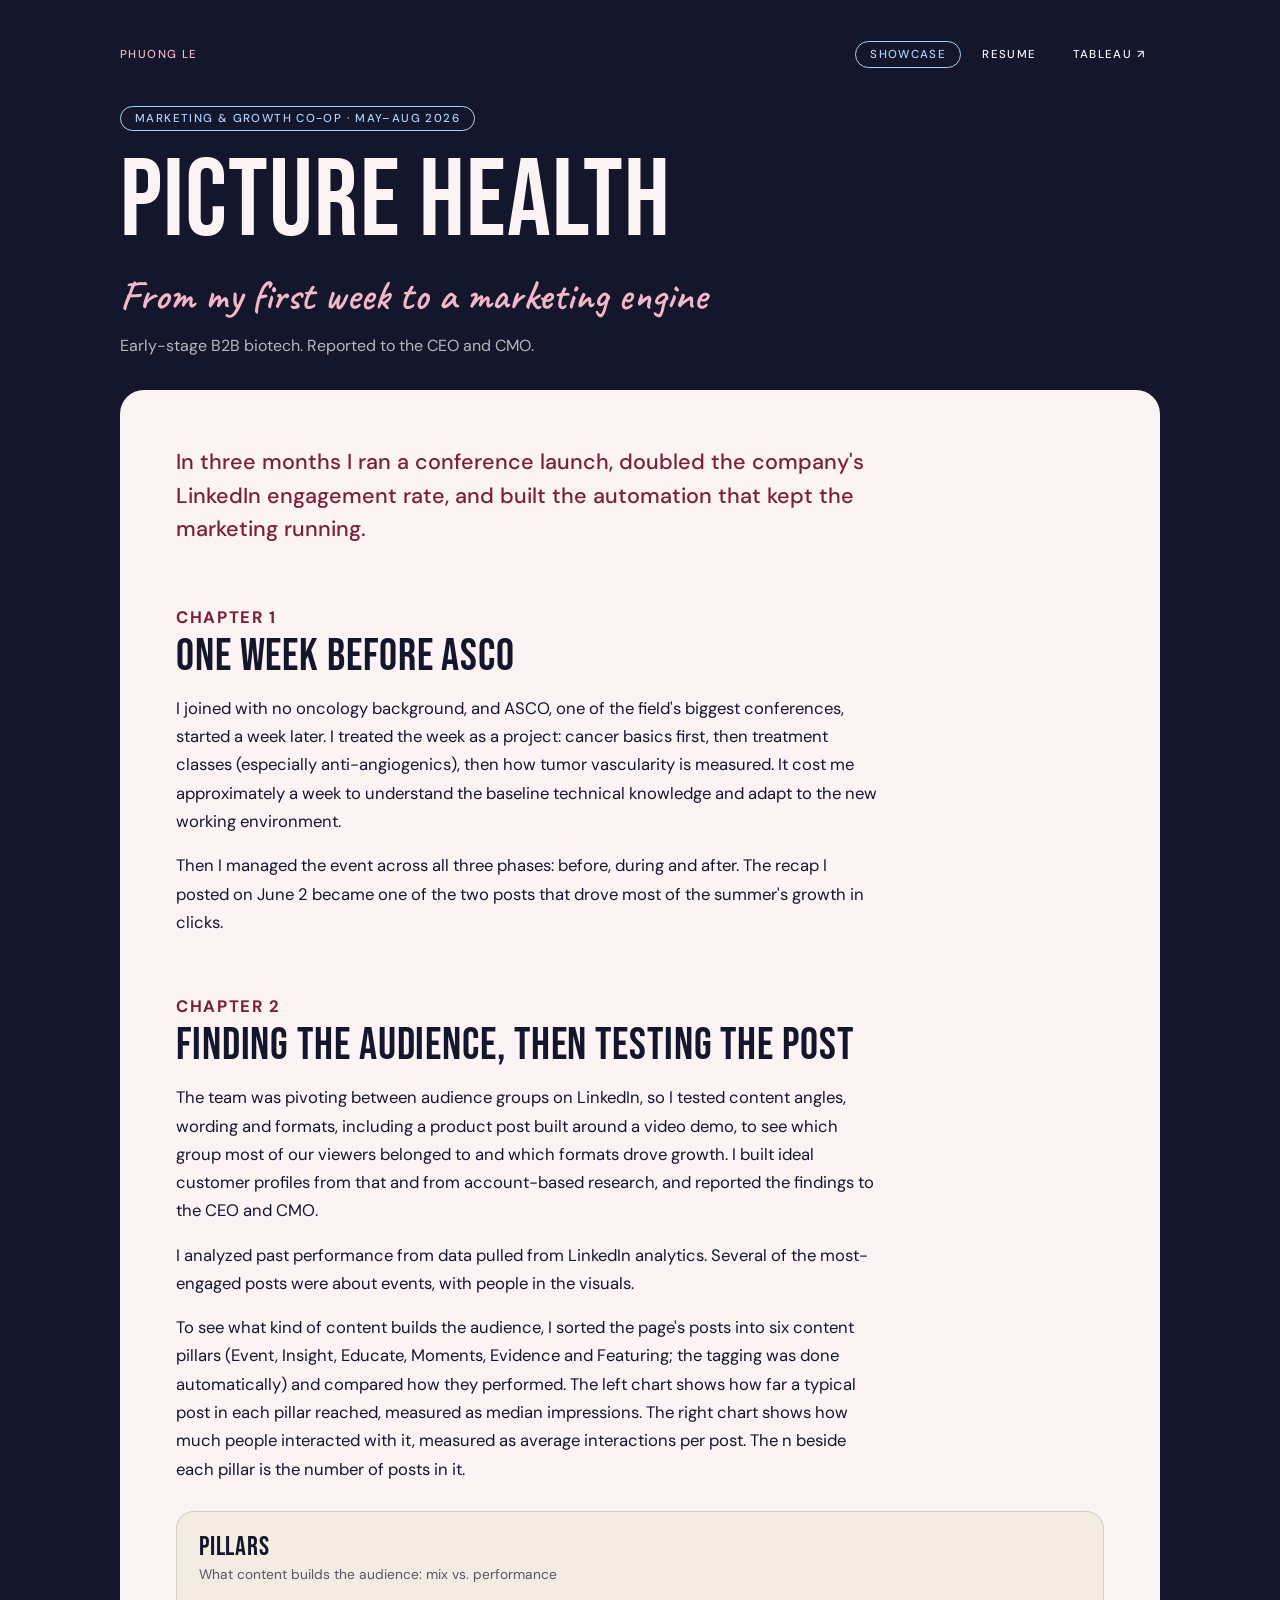
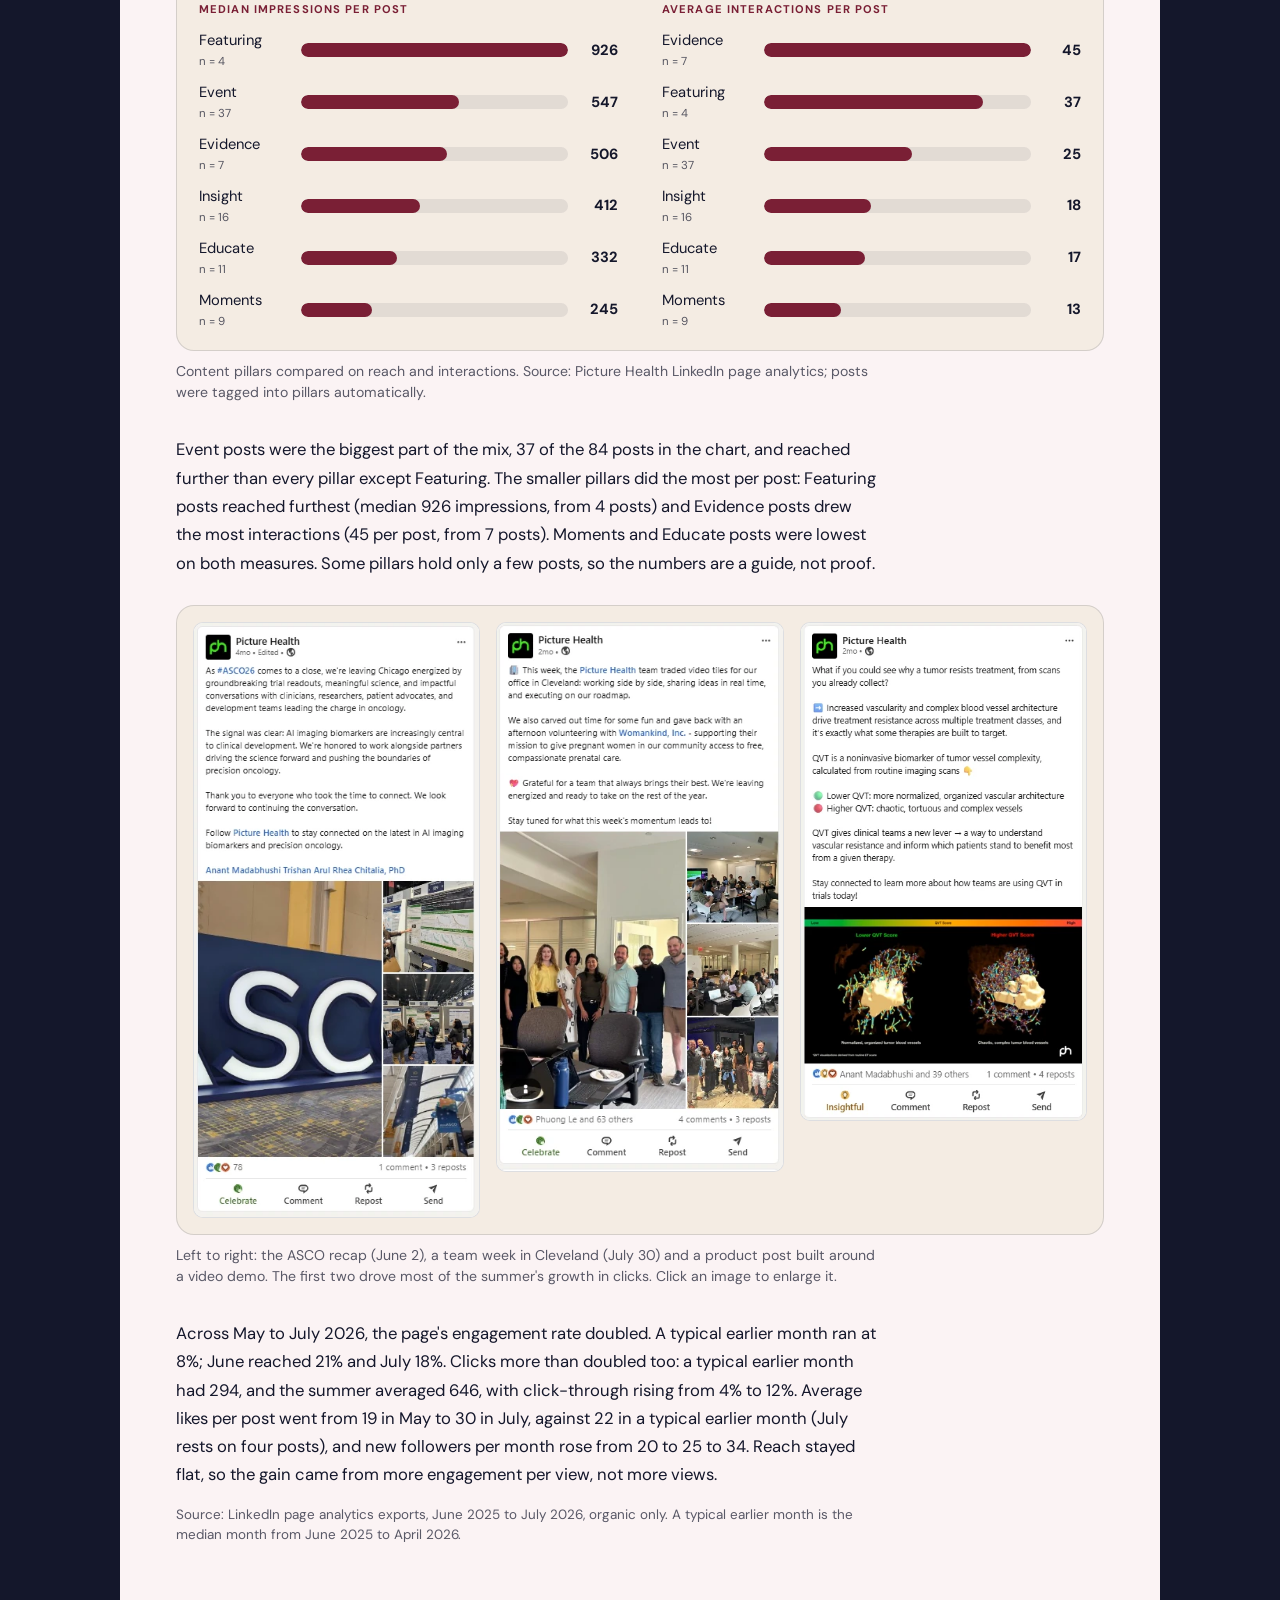
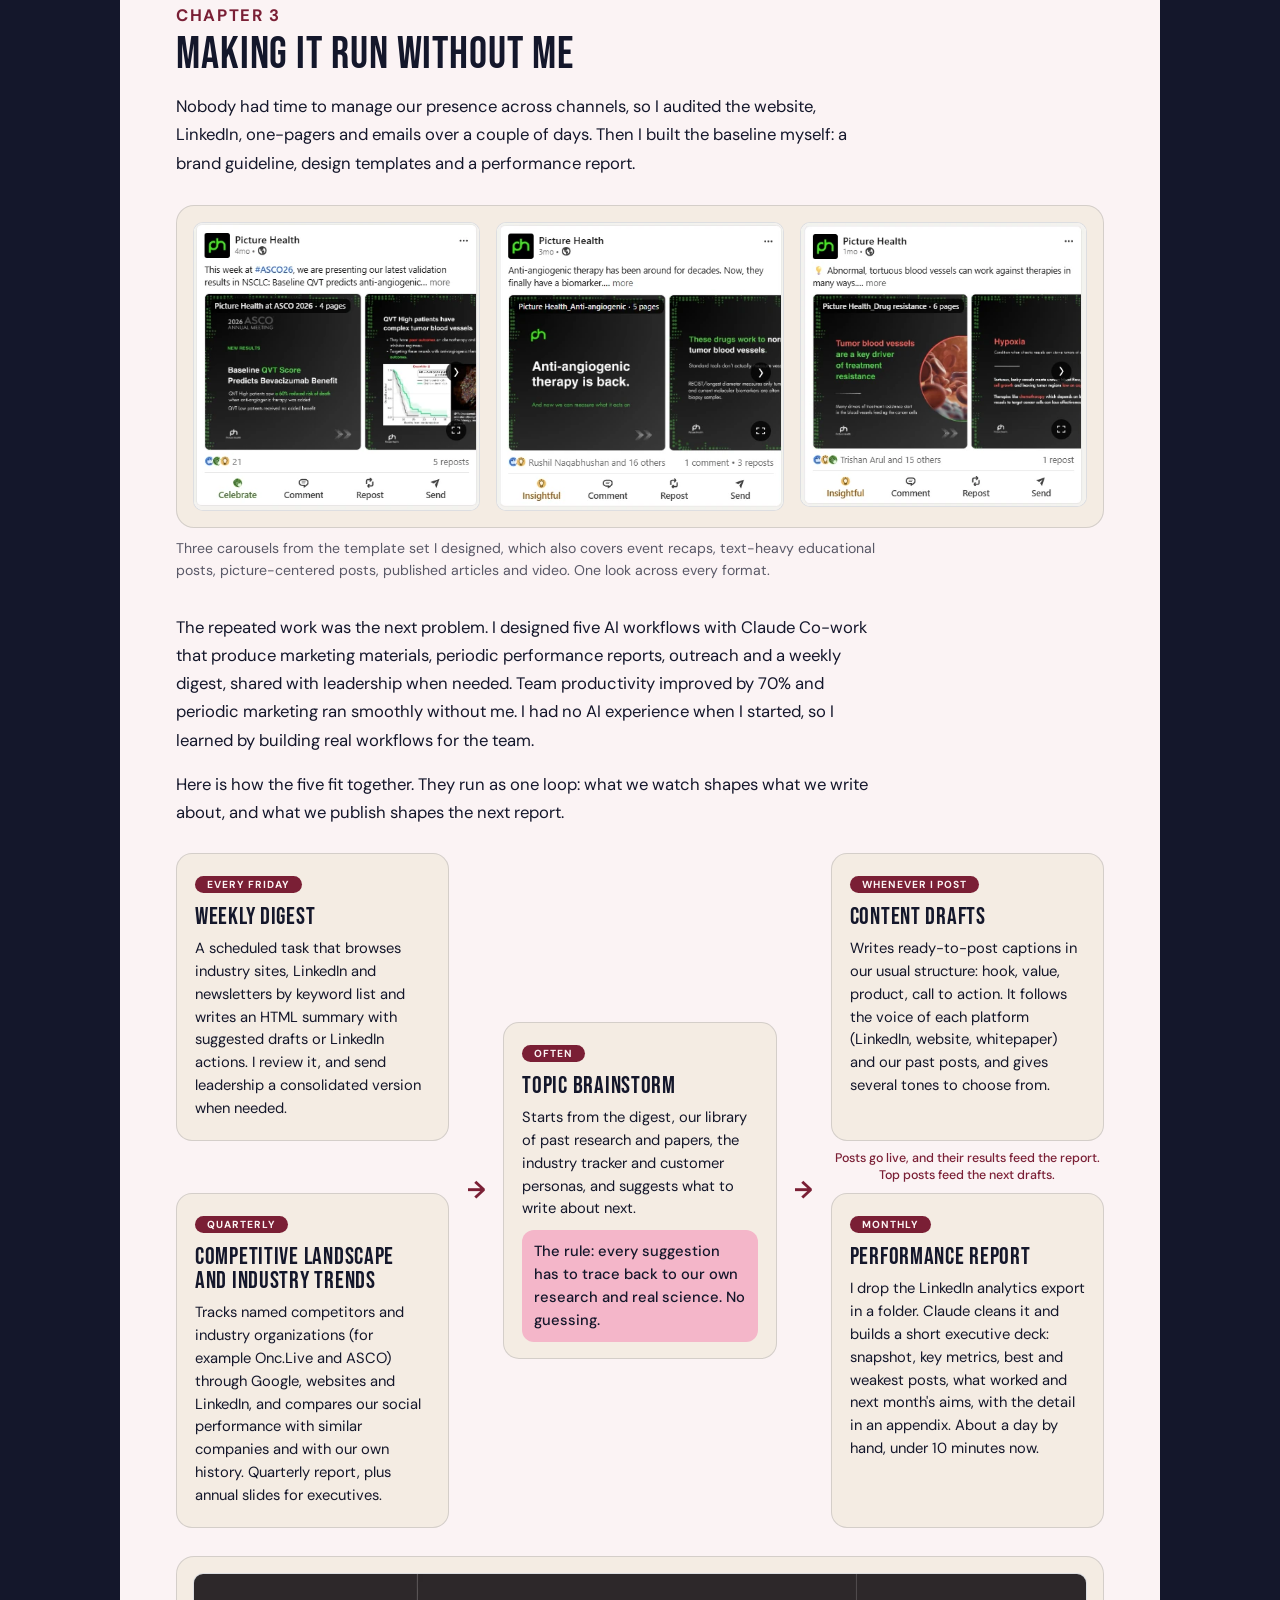
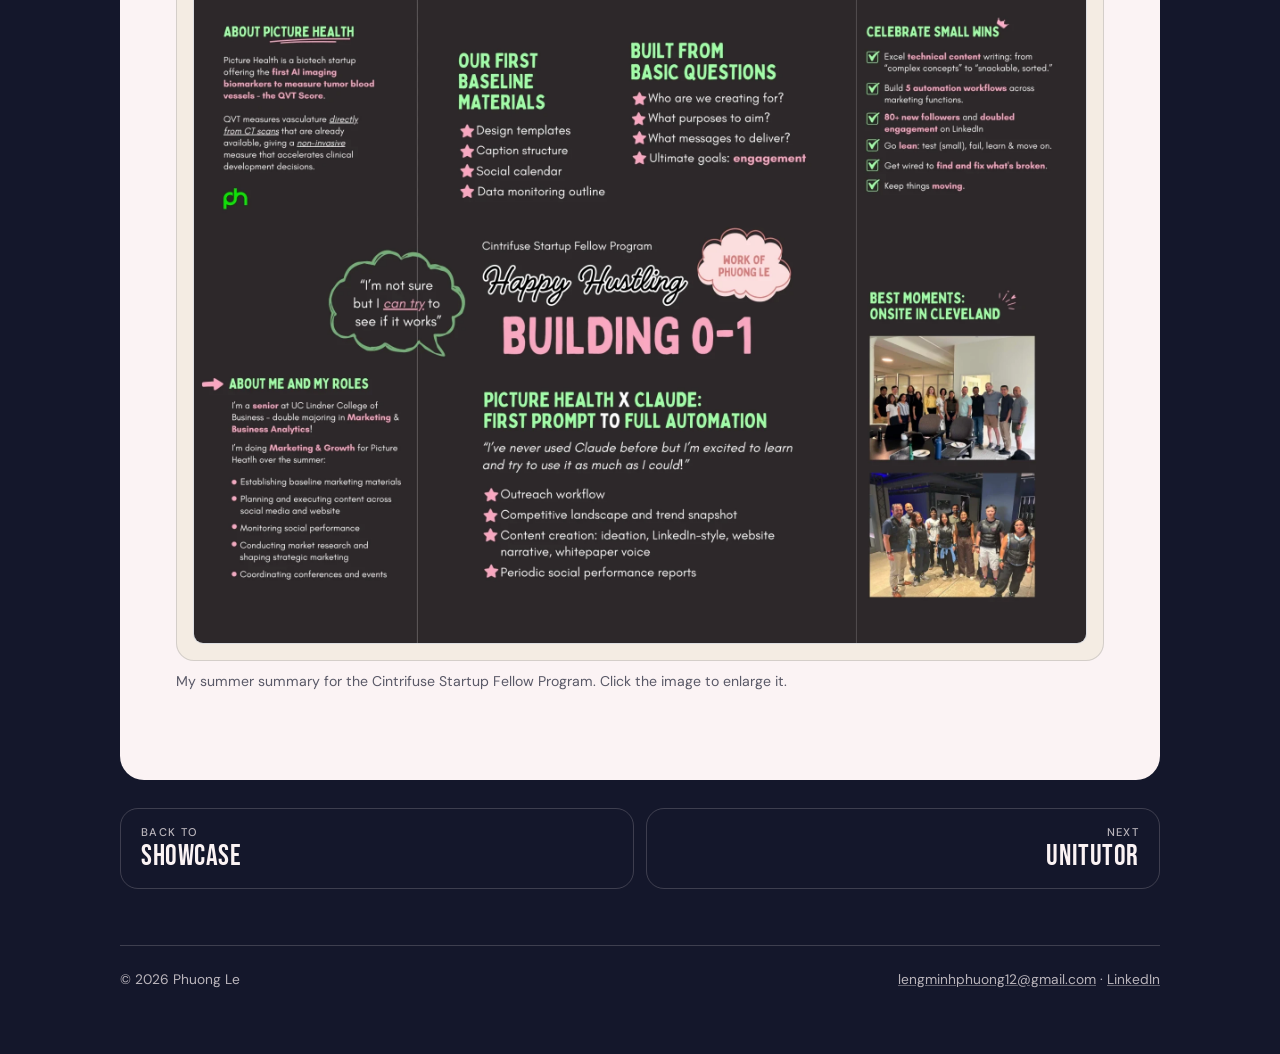
==== work/picture-health/index.html @ 7234ae97 "Replace the gallery with the Work of Phuong Le portfolio site - New Showcase home page with five exp" ====
<!doctype html>
<html lang="en">
<head>
  <meta charset="utf-8">
  <meta name="viewport" content="width=device-width, initial-scale=1">
  <meta name="theme-color" content="#14172B">
  <title>Picture Health · Work of Phuong Le</title>
  <meta name="description" content="Marketing and growth co-op at an early-stage biotech: a conference launch, LinkedIn engagement that doubled, and five AI workflows that kept the marketing running.">
  <meta property="og:title" content="Picture Health · Work of Phuong Le">
  <link rel="icon" href="data:image/svg+xml,%3Csvg xmlns='http://www.w3.org/2000/svg' viewBox='0 0 64 64'%3E%3Crect width='64' height='64' rx='14' fill='%2314172B'/%3E%3Ctext x='32' y='47' font-family='Impact,Arial Narrow,sans-serif' font-size='46' text-anchor='middle' fill='%23F4B6C9'%3EP%3C/text%3E%3C/svg%3E">
  <link rel="preconnect" href="https://fonts.googleapis.com">
  <link rel="preconnect" href="https://fonts.gstatic.com" crossorigin>
  <link href="https://fonts.googleapis.com/css2?family=Bebas+Neue&family=Caveat:wght@600&family=DM+Sans:wght@400;500;700&display=swap" rel="stylesheet">
  <link rel="stylesheet" href="/site.css">
  <link rel="stylesheet" href="/nav.css">
</head>
<body>
  <div class="wrap">
    <nav class="sitenav" aria-label="Site">
      <a class="brand" href="/">Phuong Le</a>
      <ul>
        <li><a class="link" href="/" aria-current="page">Showcase</a></li>
        <li><a class="link" href="/resume/">Resume</a></li>
        <li><a class="link" href="https://public.tableau.com/app/profile/phuong.le4769/vizzes" target="_blank" rel="noopener">Tableau <span aria-hidden="true">&#8599;</span><span class="sr">(opens in a new tab)</span></a></li>
      </ul>
    </nav>

    <header class="case-head">
      <span class="pill">Marketing &amp; Growth Co-op · May–Aug 2026</span>
      <h1>Picture Health</h1>
      <p class="script">From my first week to a marketing engine</p>
      <p class="case-meta">Early-stage B2B biotech. Reported to the CEO and CMO.</p>
    </header>

    <main class="paper">
      <p class="intro">In three months I ran a conference launch, doubled the company's LinkedIn engagement rate, and built the automation that kept the marketing running.</p>

      <p class="eyebrow">Chapter 1</p>
      <h2>One week before ASCO</h2>
      <p>I joined with no oncology background, and ASCO, one of the field's biggest conferences, started a week later. I treated the week as a project: cancer basics first, then treatment classes (especially anti-angiogenics), then how tumor vascularity is measured. It cost me approximately a week to understand the baseline technical knowledge and adapt to the new working environment.</p>
      <p>Then I managed the event across all three phases: before, during and after. The recap I posted on June 2 became one of the two posts that drove most of the summer's growth in clicks.</p>

      <p class="eyebrow">Chapter 2</p>
      <h2>Finding the audience, then testing the post</h2>
      <p>The team was pivoting between audience groups on LinkedIn, so I tested content angles, wording and formats, including a product post built around a video demo, to see which group most of our viewers belonged to and which formats drove growth. I built ideal customer profiles from that and from account-based research, and reported the findings to the CEO and CMO.</p>
      <p>I analyzed past performance from data pulled from LinkedIn analytics. Several of the most-engaged posts were about events, with people in the visuals.</p>

      <p>To see what kind of content builds the audience, I sorted the page's posts into six content pillars (Event, Insight, Educate, Moments, Evidence and Featuring; the tagging was done automatically) and compared how they performed. The left chart shows how far a typical post in each pillar reached, measured as median impressions. The right chart shows how much people interacted with it, measured as average interactions per post. The n beside each pillar is the number of posts in it.</p>

      <figure class="fig">
        <div class="frame chart" role="group" aria-label="Content pillars compared on reach and interactions">
          <p class="chart-title">Pillars</p>
          <p class="chart-sub">What content builds the audience: mix vs. performance</p>
          <div class="chart-cols">
            <div>
              <p class="chart-h">Median impressions per post</p>
              <ul class="bars">
            <li><span class="lbl">Featuring<i>n = 4</i></span><span class="track" aria-hidden="true"><span class="bar" style="--w: 100.0%"></span></span><span class="val">926</span></li>
            <li><span class="lbl">Event<i>n = 37</i></span><span class="track" aria-hidden="true"><span class="bar" style="--w: 59.1%"></span></span><span class="val">547</span></li>
            <li><span class="lbl">Evidence<i>n = 7</i></span><span class="track" aria-hidden="true"><span class="bar" style="--w: 54.6%"></span></span><span class="val">506</span></li>
            <li><span class="lbl">Insight<i>n = 16</i></span><span class="track" aria-hidden="true"><span class="bar" style="--w: 44.5%"></span></span><span class="val">412</span></li>
            <li><span class="lbl">Educate<i>n = 11</i></span><span class="track" aria-hidden="true"><span class="bar" style="--w: 35.9%"></span></span><span class="val">332</span></li>
            <li><span class="lbl">Moments<i>n = 9</i></span><span class="track" aria-hidden="true"><span class="bar" style="--w: 26.5%"></span></span><span class="val">245</span></li>
              </ul>
            </div>
            <div>
              <p class="chart-h">Average interactions per post</p>
              <ul class="bars">
            <li><span class="lbl">Evidence<i>n = 7</i></span><span class="track" aria-hidden="true"><span class="bar" style="--w: 100.0%"></span></span><span class="val">45</span></li>
            <li><span class="lbl">Featuring<i>n = 4</i></span><span class="track" aria-hidden="true"><span class="bar" style="--w: 82.2%"></span></span><span class="val">37</span></li>
            <li><span class="lbl">Event<i>n = 37</i></span><span class="track" aria-hidden="true"><span class="bar" style="--w: 55.6%"></span></span><span class="val">25</span></li>
            <li><span class="lbl">Insight<i>n = 16</i></span><span class="track" aria-hidden="true"><span class="bar" style="--w: 40.0%"></span></span><span class="val">18</span></li>
            <li><span class="lbl">Educate<i>n = 11</i></span><span class="track" aria-hidden="true"><span class="bar" style="--w: 37.8%"></span></span><span class="val">17</span></li>
            <li><span class="lbl">Moments<i>n = 9</i></span><span class="track" aria-hidden="true"><span class="bar" style="--w: 28.9%"></span></span><span class="val">13</span></li>
              </ul>
            </div>
          </div>
        </div>
        <figcaption>Content pillars compared on reach and interactions. Source: Picture Health LinkedIn page analytics; posts were tagged into pillars automatically.</figcaption>
      </figure>

      <p>Event posts were the biggest part of the mix, 37 of the 84 posts in the chart, and reached further than every pillar except Featuring. The smaller pillars did the most per post: Featuring posts reached furthest (median 926 impressions, from 4 posts) and Evidence posts drew the most interactions (45 per post, from 7 posts). Moments and Educate posts were lowest on both measures. Some pillars hold only a few posts, so the numbers are a guide, not proof.</p>

      <figure class="fig">
        <div class="frame grid">
          <img src="/assets/work/picture-health/post-asco26-wrapup.webp" width="366" height="762" loading="lazy" alt="LinkedIn post from Picture Health after ASCO26: a thank-you note with photos of the ASCO sign, a poster presentation and the exhibit hall">
          <img src="/assets/work/picture-health/post-cleveland-office.webp" width="364" height="699" loading="lazy" alt="LinkedIn post from Picture Health about a team week in the Cleveland office, with group photos">
          <img src="/assets/work/picture-health/post-qvt-biomarker.webp" width="409" height="712" loading="lazy" alt="LinkedIn post from Picture Health explaining the QVT score, with 3D images of lower and higher tumor vessel complexity">
        </div>
        <figcaption>Left to right: the ASCO recap (June 2), a team week in Cleveland (July 30) and a product post built around a video demo. The first two drove most of the summer's growth in clicks. Click an image to enlarge it.</figcaption>
      </figure>

      <p>Across May to July 2026, the page's engagement rate doubled. A typical earlier month ran at 8%; June reached 21% and July 18%. Clicks more than doubled too: a typical earlier month had 294, and the summer averaged 646, with click-through rising from 4% to 12%. Average likes per post went from 19 in May to 30 in July, against 22 in a typical earlier month (July rests on four posts), and new followers per month rose from 20 to 25 to 34. Reach stayed flat, so the gain came from more engagement per view, not more views.</p>
      <p class="note">Source: LinkedIn page analytics exports, June 2025 to July 2026, organic only. A typical earlier month is the median month from June 2025 to April 2026.</p>

      <p class="eyebrow">Chapter 3</p>
      <h2>Making it run without me</h2>
      <p>Nobody had time to manage our presence across channels, so I audited the website, LinkedIn, one-pagers and emails over a couple of days. Then I built the baseline myself: a brand guideline, design templates and a performance report.</p>

      <figure class="fig">
        <div class="frame grid">
          <img src="/assets/work/picture-health/brand-asco-validation.webp" width="406" height="409" loading="lazy" alt="Dark carousel cover with green accents announcing new validation results at ASCO 2026">
          <img src="/assets/work/picture-health/brand-antiangiogenic.webp" width="406" height="409" loading="lazy" alt="Dark carousel cover reading 'Anti-angiogenic therapy is back.'">
          <img src="/assets/work/picture-health/brand-drug-resistance.webp" width="411" height="408" loading="lazy" alt="Dark carousel cover reading 'Tumor blood vessels are a key driver of treatment resistance'">
        </div>
        <figcaption>Three carousels from the template set I designed, which also covers event recaps, text-heavy educational posts, picture-centered posts, published articles and video. One look across every format.</figcaption>
      </figure>

      <p>The repeated work was the next problem. I designed five AI workflows with Claude Co-work that produce marketing materials, periodic performance reports, outreach and a weekly digest, shared with leadership when needed. Team productivity improved by 70% and periodic marketing ran smoothly without me. I had no AI experience when I started, so I learned by building real workflows for the team.</p>
      <p>Here is how the five fit together. They run as one loop: what we watch shapes what we write about, and what we publish shapes the next report.</p>

      <div class="flow" role="group" aria-label="The five AI workflows as one loop">
        <article class="wf wf5">
          <span class="cadence">Quarterly</span>
          <h3>Competitive landscape and industry trends</h3>
          <p>Tracks named competitors and industry organizations (for example Onc.Live and ASCO) through Google, websites and LinkedIn, and compares our social performance with similar companies and with our own history. Quarterly report, plus annual slides for executives.</p>
        </article>
        <article class="wf wf2">
          <span class="cadence">Every Friday</span>
          <h3>Weekly digest</h3>
          <p>A scheduled task that browses industry sites, LinkedIn and newsletters by keyword list and writes an HTML summary with suggested drafts or LinkedIn actions. I review it, and send leadership a consolidated version when needed.</p>
        </article>
        <div class="arrow a1" aria-hidden="true"></div>
        <article class="wf wf3">
          <span class="cadence">Often</span>
          <h3>Topic brainstorm</h3>
          <p>Starts from the digest, our library of past research and papers, the industry tracker and customer personas, and suggests what to write about next.</p>
          <p class="rule">The rule: every suggestion has to trace back to our own research and real science. No guessing.</p>
        </article>
        <div class="arrow a2" aria-hidden="true"></div>
        <article class="wf wf4">
          <span class="cadence">Whenever I post</span>
          <h3>Content drafts</h3>
          <p>Writes ready-to-post captions in our usual structure: hook, value, product, call to action. It follows the voice of each platform (LinkedIn, website, whitepaper) and our past posts, and gives several tones to choose from.</p>
        </article>
        <p class="conn">Posts go live, and their results feed the report. Top posts feed the next drafts.</p>
        <article class="wf wf1">
          <span class="cadence">Monthly</span>
          <h3>Performance report</h3>
          <p>I drop the LinkedIn analytics export in a folder. Claude cleans it and builds a short executive deck: snapshot, key metrics, best and weakest posts, what worked and next month's aims, with the detail in an appendix. About a day by hand, under 10 minutes now.</p>
        </article>
      </div>

      <figure class="fig">
        <div class="frame">
          <img src="/assets/work/picture-health/summary-poster.webp" width="2000" height="1500" loading="lazy" alt="One-page summary of my summer at Picture Health: about the company and my roles, the baseline materials we built first, the basic questions we started from, how the first prompt grew into full automation, small wins, and best moments from the Cleveland visit">
        </div>
        <figcaption>My summer summary for the Cintrifuse Startup Fellow Program. Click the image to enlarge it.</figcaption>
      </figure>
    </main>

    <nav class="next" aria-label="More work">
      <a href="/"><small>Back to</small><span class="nm">Showcase</span></a>
      <a class="fwd" href="/work/unitutor/"><small>Next</small><span class="nm">UniTutor</span></a>
    </nav>

    <footer class="foot">
      <span>© 2026 Phuong Le</span>
      <span><a href="mailto:lengminhphuong12@gmail.com">lengminhphuong12@gmail.com</a> · <a href="https://www.linkedin.com/in/phuongle22" target="_blank" rel="noopener">LinkedIn</a></span>
    </footer>
  </div>
  <script src="/site.js"></script>
</body>
</html>
---- site.css ----
/* Showcase home, work pages and resume. */
:root {
  --ink: #14172B;
  --blue: #acd1fd;
  --pink: #F4B6C9;
  --burgundy: #7A1F35;
  --light: #FBF3F4;
  --soft: rgba(251, 243, 244, .72);
  --cream: #F4ECE3;
  --line: rgba(251, 243, 244, .18);
  --paper-line: rgba(20, 23, 43, .14);
  --paper-soft: rgba(20, 23, 43, .7);
  --font-display: "Bebas Neue", Impact, "Arial Narrow", sans-serif;
  --font-body: "DM Sans", system-ui, -apple-system, "Segoe UI", Roboto, sans-serif;
  --font-script: "Caveat", "Segoe Script", cursive;
}
* { box-sizing: border-box; }
html { color-scheme: dark; }
body {
  margin: 0; background: var(--ink); color: var(--light);
  font: 400 16px/1.6 var(--font-body); padding: 40px 20px 64px;
}
.wrap { max-width: 1040px; margin: 0 auto; }
a { color: inherit; }
img { max-width: 100%; height: auto; }
:focus-visible { outline: 3px solid var(--pink); outline-offset: 3px; }
.paper :focus-visible, dialog.zoom :focus-visible { outline-color: var(--burgundy); }

/* ---------- headings shared by home and work pages ---------- */
.hero h1, .case-head h1 {
  font: 400 clamp(3.2rem, 12vw, 6.8rem)/.92 var(--font-display); letter-spacing: .01em;
  text-transform: uppercase; margin: 0 0 20px; color: var(--light); text-wrap: balance;
}
.pill {
  display: inline-block; border: 1px solid var(--blue); color: var(--blue); border-radius: 99px; padding: 4px 14px;
  font: 500 .72rem var(--font-body); letter-spacing: .12em; text-transform: uppercase; margin-bottom: 22px;
}
.script { font: 600 clamp(1.8rem, 5vw, 2.6rem)/1.1 var(--font-script); color: var(--pink); margin: 6px 0 14px; }

/* ---------- home ---------- */
.hero { display: grid; gap: 20px; margin-top: 24px; }
.hero h1 { margin: 0; white-space: nowrap; font-size: min(6.8rem, calc((100vw - 40px) / 6.5)); }
.hero-text { max-width: 640px; }
.hero .headline { font-weight: 500; font-size: clamp(1.15rem, 2.6vw, 1.5rem); line-height: 1.4; color: var(--blue); margin: 0 0 16px; }
.hero .sub { color: var(--soft); margin: 0 0 16px; }
.hero .status { color: var(--pink); font-weight: 500; margin: 0 0 24px; }
.contact { display: flex; flex-wrap: wrap; gap: 10px; }
.pill-link {
  border: 1px solid var(--blue); color: var(--blue); border-radius: 99px; padding: 8px 18px; text-decoration: none;
  font: 500 .74rem var(--font-body); letter-spacing: .12em; text-transform: uppercase; transition: border-color .15s, color .15s;
}
.pill-link:hover { border-color: var(--pink); color: var(--pink); }
.pill-link.primary { background: var(--blue); border-color: var(--blue); color: var(--ink); font-weight: 700; }
.pill-link.primary:hover { background: var(--pink); border-color: var(--pink); color: var(--ink); }
.portrait { margin: 0; width: 100%; max-width: 150px; }
.portrait img { display: block; width: 100%; aspect-ratio: 4 / 5; object-fit: cover; border-radius: 18px; border: 1px solid rgba(251, 243, 244, .28); }
@media (min-width: 820px) {
  .hero { grid-template-columns: minmax(0, 1fr) 260px; column-gap: 56px; row-gap: 28px; margin-top: 56px; }
  .hero h1 { grid-column: 1 / -1; grid-row: 1; }
  .hero-text { grid-column: 1; grid-row: 2; }
  .portrait { grid-column: 2; grid-row: 2; max-width: 260px; justify-self: end; align-self: start; }
}

.filters { display: flex; flex-wrap: wrap; gap: 12px; margin: 56px 0 12px; }
.chip {
  font: 500 .8rem var(--font-body); letter-spacing: .1em; text-transform: uppercase;
  color: var(--light); background: transparent; border: 1px solid rgba(251, 243, 244, .4);
  border-radius: 99px; padding: 10px 22px; cursor: pointer; transition: background .15s, border-color .15s, color .15s;
}
.chip:hover { border-color: var(--pink); color: var(--pink); }
.chip[aria-pressed="true"] { background: var(--blue); border-color: var(--blue); color: var(--ink); font-weight: 700; }
.count { color: var(--soft); font-size: .88rem; margin: 0 0 24px; }

.cards { display: grid; grid-template-columns: repeat(auto-fill, minmax(300px, 1fr)); gap: 22px; }
.card {
  display: flex; flex-direction: column; text-decoration: none; color: var(--light);
  border: 1px solid var(--line); border-radius: 22px; padding: 14px; background: rgba(251, 243, 244, .03);
  transition: border-color .15s;
}
.card[hidden] { display: none; }
.card:hover { border-color: var(--pink); }
.thumb { display: block; aspect-ratio: 16 / 10; background: var(--cream); border-radius: 14px; overflow: hidden; }
.thumb img { display: block; width: 100%; height: 100%; object-fit: cover; object-position: var(--pos, top center); }
.thumb.contain img { object-fit: contain; padding: 14px; }
.card .meta { display: flex; flex-direction: column; gap: 8px; padding: 18px 8px 10px; flex: 1; }
.tag {
  align-self: flex-start; border: 1px solid var(--blue); color: var(--blue); border-radius: 99px; padding: 2px 12px;
  font: 700 .66rem var(--font-body); letter-spacing: .1em; text-transform: uppercase;
}
.card.project .tag { border-color: var(--pink); color: var(--pink); }
.name { font: 400 2.1rem/1 var(--font-display); letter-spacing: .02em; text-transform: uppercase; }
.name .ext { color: var(--pink); font-size: .7em; }
.hook { font-weight: 500; font-size: .95rem; line-height: 1.45; color: var(--soft); }
.stages { display: flex; flex-wrap: wrap; gap: 6px; margin-top: auto; padding-top: 10px; }
.stages span {
  border: 1px solid var(--line); border-radius: 99px; padding: 2px 10px; color: var(--soft);
  font: 500 .64rem var(--font-body); letter-spacing: .08em; text-transform: uppercase;
}

/* ---------- footer ---------- */
.foot {
  display: flex; flex-wrap: wrap; justify-content: space-between; gap: 6px 20px;
  color: var(--soft); font-size: .86rem; margin-top: 56px; padding-top: 22px; border-top: 1px solid var(--line);
}
.foot a { color: var(--soft); text-decoration-color: rgba(251, 243, 244, .35); }
.foot a:hover { color: var(--pink); }

/* ---------- work pages ---------- */
.case-meta { color: var(--soft); max-width: 640px; margin: 0; }
.paper { background: var(--light); color: var(--ink); border-radius: 24px; padding: clamp(24px, 5vw, 56px); margin-top: 32px; }
.paper .intro { font: 500 clamp(1.15rem, 2.4vw, 1.35rem)/1.55 var(--font-body); color: var(--burgundy); max-width: 44rem; margin: 0; }
.paper h2 {
  font: 400 clamp(2rem, 5vw, 2.8rem)/1 var(--font-display); letter-spacing: .02em; text-transform: uppercase; margin: 52px 0 14px;
}
.paper .eyebrow + h2 { margin-top: 0; }
.eyebrow { font: 700 .7rem var(--font-body); letter-spacing: .1em; text-transform: uppercase; color: var(--burgundy); }
.paper .eyebrow { margin: 56px 0 4px; }
.paper p { max-width: 44rem; margin: 0 0 16px; font-size: 1.04rem; line-height: 1.7; }
.paper a { color: var(--burgundy); }
.paper .note { font-size: .84rem; line-height: 1.5; color: var(--paper-soft); }

.fig { margin: 28px 0 32px; }
.frame {
  background: var(--cream); border: 1px solid var(--paper-line); border-radius: 18px; padding: 16px;
  display: flex; flex-wrap: wrap; justify-content: center; align-items: flex-start; gap: 16px;
}
.frame > * { min-width: 0; }
.frame img { display: block; border-radius: 10px; border: 1px solid var(--paper-line); background: #fff; }
.frame.stack { flex-direction: column; align-items: stretch; }
.frame.stack .zoomable, .frame.stack img { width: 100%; }
.frame.grid { display: grid; grid-template-columns: repeat(auto-fit, minmax(220px, 1fr)); align-items: start; }
.frame.grid .zoomable, .frame.grid img { width: 100%; }
.frame.pair { display: grid; grid-template-columns: minmax(0, 1fr); justify-content: center; align-items: start; }
.frame.pair .zoomable, .frame.pair img { width: 100%; }
@media (min-width: 720px) { .frame.pair { grid-template-columns: minmax(0, var(--a, 1fr)) minmax(0, var(--b, 1fr)); } }
.zoomable { display: block; min-width: 0; max-width: 100%; padding: 0; border: 0; background: none; cursor: zoom-in; font: inherit; }
.fig figcaption { font-size: .88rem; line-height: 1.5; color: var(--paper-soft); margin-top: 10px; max-width: 44rem; }

.stats { display: grid; grid-template-columns: repeat(auto-fit, minmax(160px, 1fr)); gap: 12px; margin: 22px 0 8px; }
.stats div { background: var(--cream); border: 1px solid var(--paper-line); border-radius: 14px; padding: 14px 16px; }
.stats dt { font: 700 .66rem var(--font-body); letter-spacing: .1em; text-transform: uppercase; color: var(--burgundy); }
.stats dd { margin: 4px 0 0; font: 400 2rem/1 var(--font-display); letter-spacing: .02em; }

/* content pillars chart (Picture Health) */
.chart { display: block; padding: 22px 22px 14px; }
.chart .chart-title { font: 400 1.7rem/1 var(--font-display); letter-spacing: .03em; text-transform: uppercase; margin: 0 0 4px; max-width: none; }
.chart .chart-sub { font-size: .86rem; line-height: 1.4; color: var(--paper-soft); margin: 0 0 18px; max-width: none; }
.chart-cols { display: grid; gap: 22px 44px; }
@media (min-width: 720px) { .chart-cols { grid-template-columns: 1fr 1fr; } }
.chart .chart-h { font: 700 .7rem var(--font-body); letter-spacing: .1em; text-transform: uppercase; color: var(--burgundy); margin: 0 0 8px; max-width: none; }
.bars { list-style: none; margin: 0; padding: 0; }
.bars li { display: grid; grid-template-columns: 92px minmax(0, 1fr) 40px; align-items: center; gap: 10px; padding: 5px 0; font-size: .92rem; }
.bars .lbl i { display: block; font-style: normal; font-size: .72rem; color: var(--paper-soft); }
.bars .track { display: block; height: 14px; border-radius: 99px; background: rgba(20, 23, 43, .08); overflow: hidden; }
.bars .bar { display: block; height: 100%; width: var(--w); background: var(--burgundy); border-radius: 99px; }
.bars .val { font-weight: 700; font-variant-numeric: tabular-nums; text-align: right; }

/* the five AI workflows as one loop */
.flow { display: grid; gap: 12px; margin: 26px 0 10px; }
.wf { background: var(--cream); border: 1px solid var(--paper-line); border-radius: 16px; padding: 16px 18px 12px; }
.wf h3 { font: 400 1.5rem/1 var(--font-display); letter-spacing: .03em; text-transform: uppercase; margin: 10px 0 8px; }
.wf p { margin: 0 0 8px; font-size: .92rem; line-height: 1.55; }
.cadence {
  display: inline-block; background: var(--burgundy); color: var(--light); border-radius: 99px; padding: 2px 12px;
  font: 700 .64rem var(--font-body); letter-spacing: .1em; text-transform: uppercase;
}
.wf .rule { background: var(--pink); border-radius: 12px; padding: 10px 12px; font-weight: 500; margin: 10px 0 4px; }
.flow .arrow { text-align: center; color: var(--burgundy); font: 700 1.5rem/1 var(--font-body); }
.flow .arrow::before { content: "\2193"; }
.flow .conn { text-align: center; color: var(--burgundy); font-size: .78rem; font-weight: 500; line-height: 1.35; margin: 0; padding: 4px 0; }
@media (min-width: 900px) {
  .flow { grid-template-columns: 1fr 30px 1fr 30px 1fr; grid-template-rows: auto 52px auto; gap: 0 12px; }
  .wf2 { grid-column: 1; grid-row: 1; }
  .wf5 { grid-column: 1; grid-row: 3; }
  .flow .a1 { grid-column: 2; grid-row: 1 / 4; align-self: center; }
  .wf3 { grid-column: 3; grid-row: 1 / 4; align-self: center; }
  .flow .a2 { grid-column: 4; grid-row: 1 / 4; align-self: center; }
  .wf4 { grid-column: 5; grid-row: 1; }
  .flow .conn { grid-column: 5; grid-row: 2; align-self: center; }
  .wf1 { grid-column: 5; grid-row: 3; }
  .flow .arrow::before { content: "\2192"; }
}

.next { display: flex; flex-wrap: wrap; gap: 12px; margin-top: 28px; }
.next a {
  flex: 1 1 240px; border: 1px solid var(--line); border-radius: 18px; padding: 16px 20px;
  text-decoration: none; color: var(--light); transition: border-color .15s;
}
.next a:hover { border-color: var(--pink); }
.next small { display: block; color: var(--soft); font: 500 .7rem var(--font-body); letter-spacing: .12em; text-transform: uppercase; margin-bottom: 4px; }
.next .nm { font: 400 1.8rem/1 var(--font-display); letter-spacing: .02em; text-transform: uppercase; }
.next .fwd { text-align: right; }

/* ---------- resume ---------- */
.r-head { display: flex; flex-wrap: wrap; justify-content: space-between; align-items: flex-end; gap: 14px 24px; }
.r-head .name { font: 400 clamp(2.4rem, 7vw, 3.6rem)/1 var(--font-display); letter-spacing: .02em; text-transform: uppercase; margin: 0; }
.r-head p { margin: 4px 0 0; }
.btn {
  display: inline-block; text-decoration: none; font: 700 .92rem var(--font-body); border-radius: 99px; padding: 11px 24px;
  background: var(--burgundy); border: 1px solid var(--burgundy); color: var(--light);
}
.paper a.btn { color: var(--light); }
.btn:hover { background: #922541; }
.r-section h2 { margin: 40px 0 14px; padding-bottom: 6px; border-bottom: 1px solid var(--paper-line); font-size: clamp(1.6rem, 4vw, 2rem); }
.r-role { margin: 0 0 24px; }
.r-row { display: flex; flex-wrap: wrap; justify-content: space-between; gap: 2px 16px; max-width: 46rem; }
.r-row strong { font-weight: 700; }
.r-date { color: var(--paper-soft); font-size: .92rem; white-space: nowrap; }
.paper .r-org { color: var(--burgundy); font-weight: 500; margin: 0 0 6px; }
.paper .r-note { margin: 2px 0 8px; font-style: italic; }
.paper ul.r-list { margin: 6px 0 0; padding-left: 20px; max-width: 46rem; }
.paper ul.r-list li { margin-bottom: 6px; line-height: 1.6; }
.paper .r-line { margin: 0 0 8px; }

/* ---------- enlarged image ---------- */
dialog.zoom { border: none; padding: 0; background: transparent; max-width: none; max-height: none; width: 100vw; height: 100vh; overflow: auto; }
dialog.zoom::backdrop { background: rgba(10, 12, 24, .82); }
.zoom-inner { min-height: 100%; display: flex; align-items: center; justify-content: center; padding: 64px 12px 24px; }
.zoom-inner img { display: block; max-width: none; border-radius: 12px; background: #fff; }
.zoom .close {
  position: fixed; top: 14px; right: 14px; z-index: 2; font: 700 .85rem var(--font-body); color: var(--burgundy);
  background: var(--light); border: 1px solid var(--pink); border-radius: 99px; padding: 8px 20px; cursor: pointer;
}
.zoom .close:hover { background: var(--pink); }

@media (max-width: 480px) { body { padding: 28px 16px 48px; } }
@media (prefers-reduced-motion: reduce) { * { transition: none !important; } }

@media print {
  @page { margin: .5in; }
  html { color-scheme: light; }
  body { background: #fff; color: #000; padding: 0; font-size: 10pt; line-height: 1.4; }
  .wrap { max-width: none; }
  .case-head, .foot, .next, .no-print, dialog { display: none !important; }
  .paper { background: none; color: #000; padding: 0; margin: 0; border-radius: 0; }
  .paper a { color: #000; text-decoration: none; }
  .paper p, .paper .r-org { font-size: 10pt; }
  .paper .r-org, .paper .r-org a { color: #000; }
  .r-date { color: #333; }
  .r-head .name { font-size: 24pt; }
  .r-section h2 { font-size: 13pt; margin: 14px 0 6px; }
  .r-role { margin: 0 0 8px; break-inside: avoid; }
  .paper ul.r-list li { margin-bottom: 2px; line-height: 1.35; }
}
---- nav.css ----
/* Shared site navigation. Loaded by every page; uses the tokens each page's stylesheet defines. */
.sitenav { display: flex; justify-content: space-between; align-items: center; gap: 12px 20px; flex-wrap: wrap; margin-bottom: 36px; }
.sitenav .brand {
  color: var(--pink); font: 500 .72rem var(--font-body); letter-spacing: .12em; text-transform: uppercase; text-decoration: none;
}
.sitenav ul { display: flex; flex-wrap: wrap; gap: 6px; list-style: none; margin: 0; padding: 0; }
.sitenav .link {
  display: inline-block; border: 1px solid transparent; border-radius: 99px; padding: 5px 14px;
  font: 500 .72rem var(--font-body); letter-spacing: .12em; text-transform: uppercase;
  color: var(--light); text-decoration: none; transition: border-color .15s, color .15s;
}
.sitenav .link:hover { border-color: var(--pink); color: var(--pink); }
.sitenav .link[aria-current="page"] { border-color: var(--blue); color: var(--blue); }
.sr { position: absolute; width: 1px; height: 1px; overflow: hidden; clip: rect(0 0 0 0); white-space: nowrap; }
@media print { .sitenav { display: none; } }
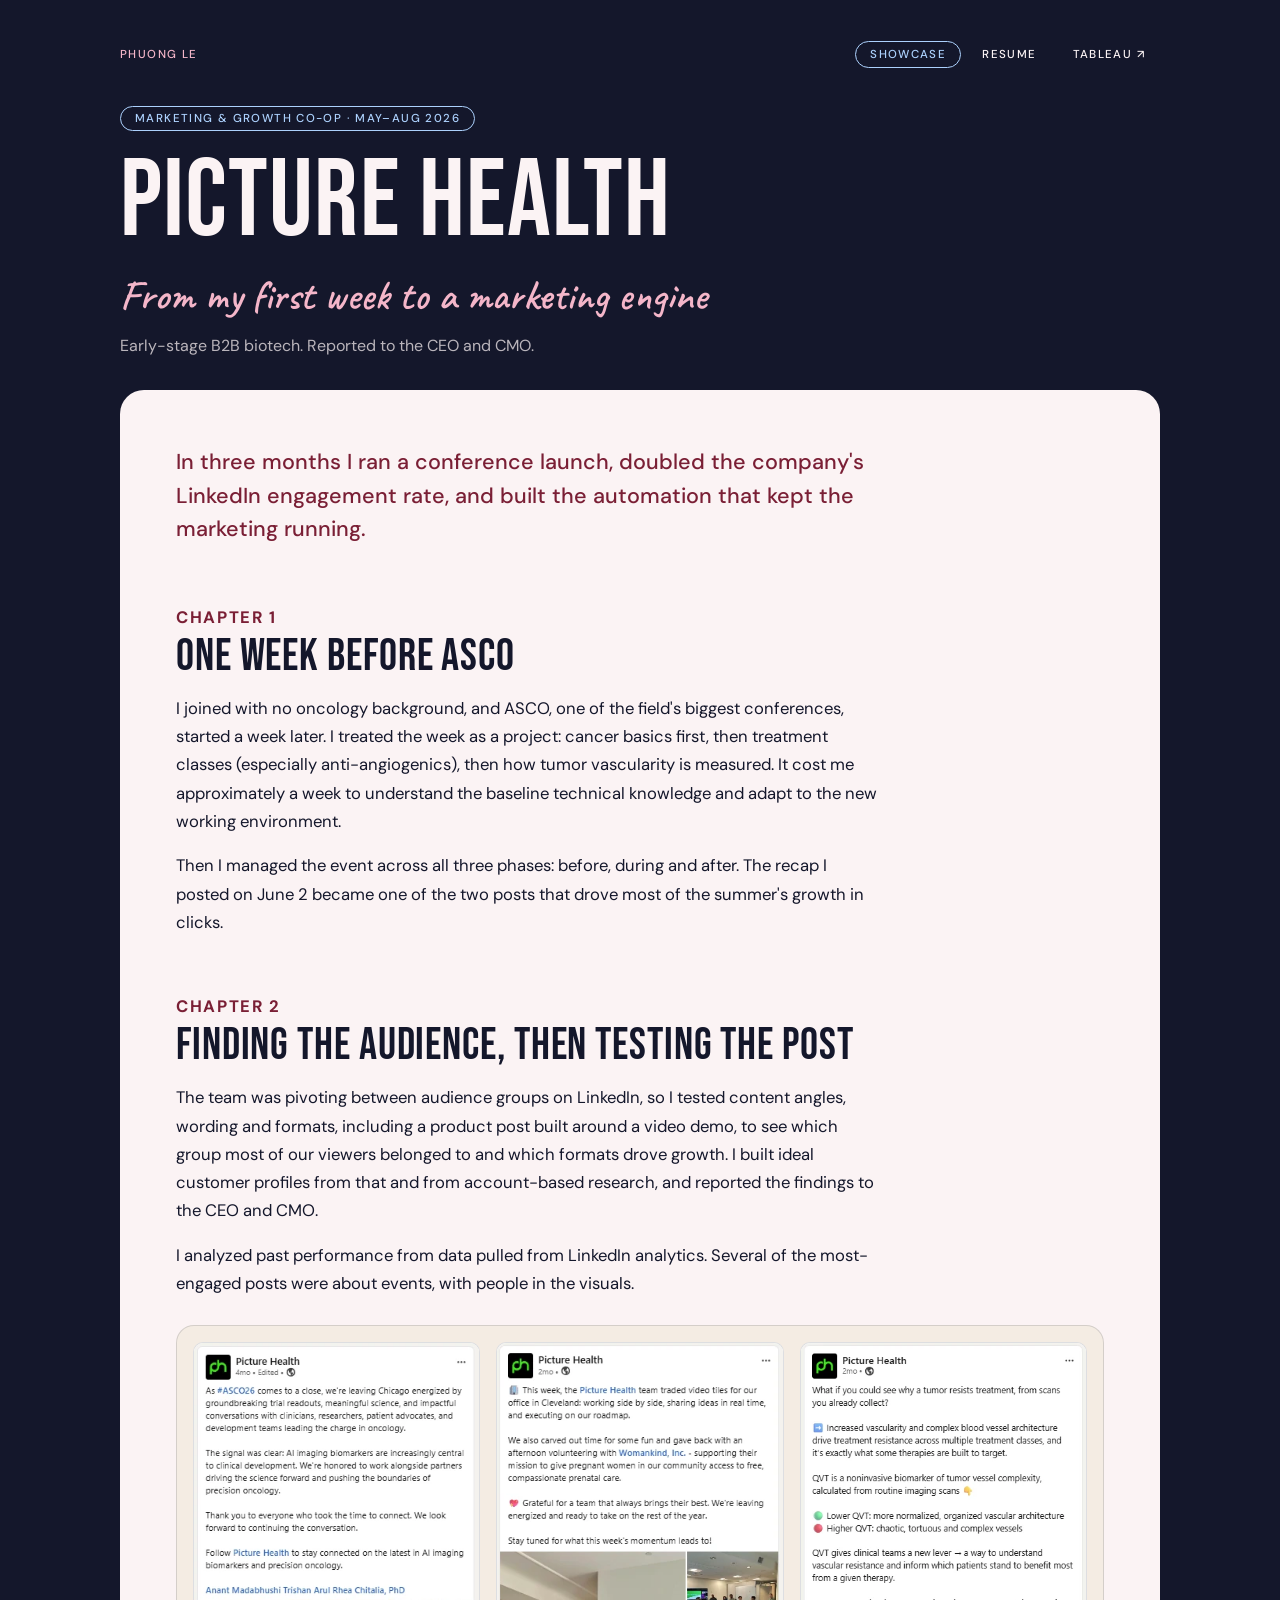
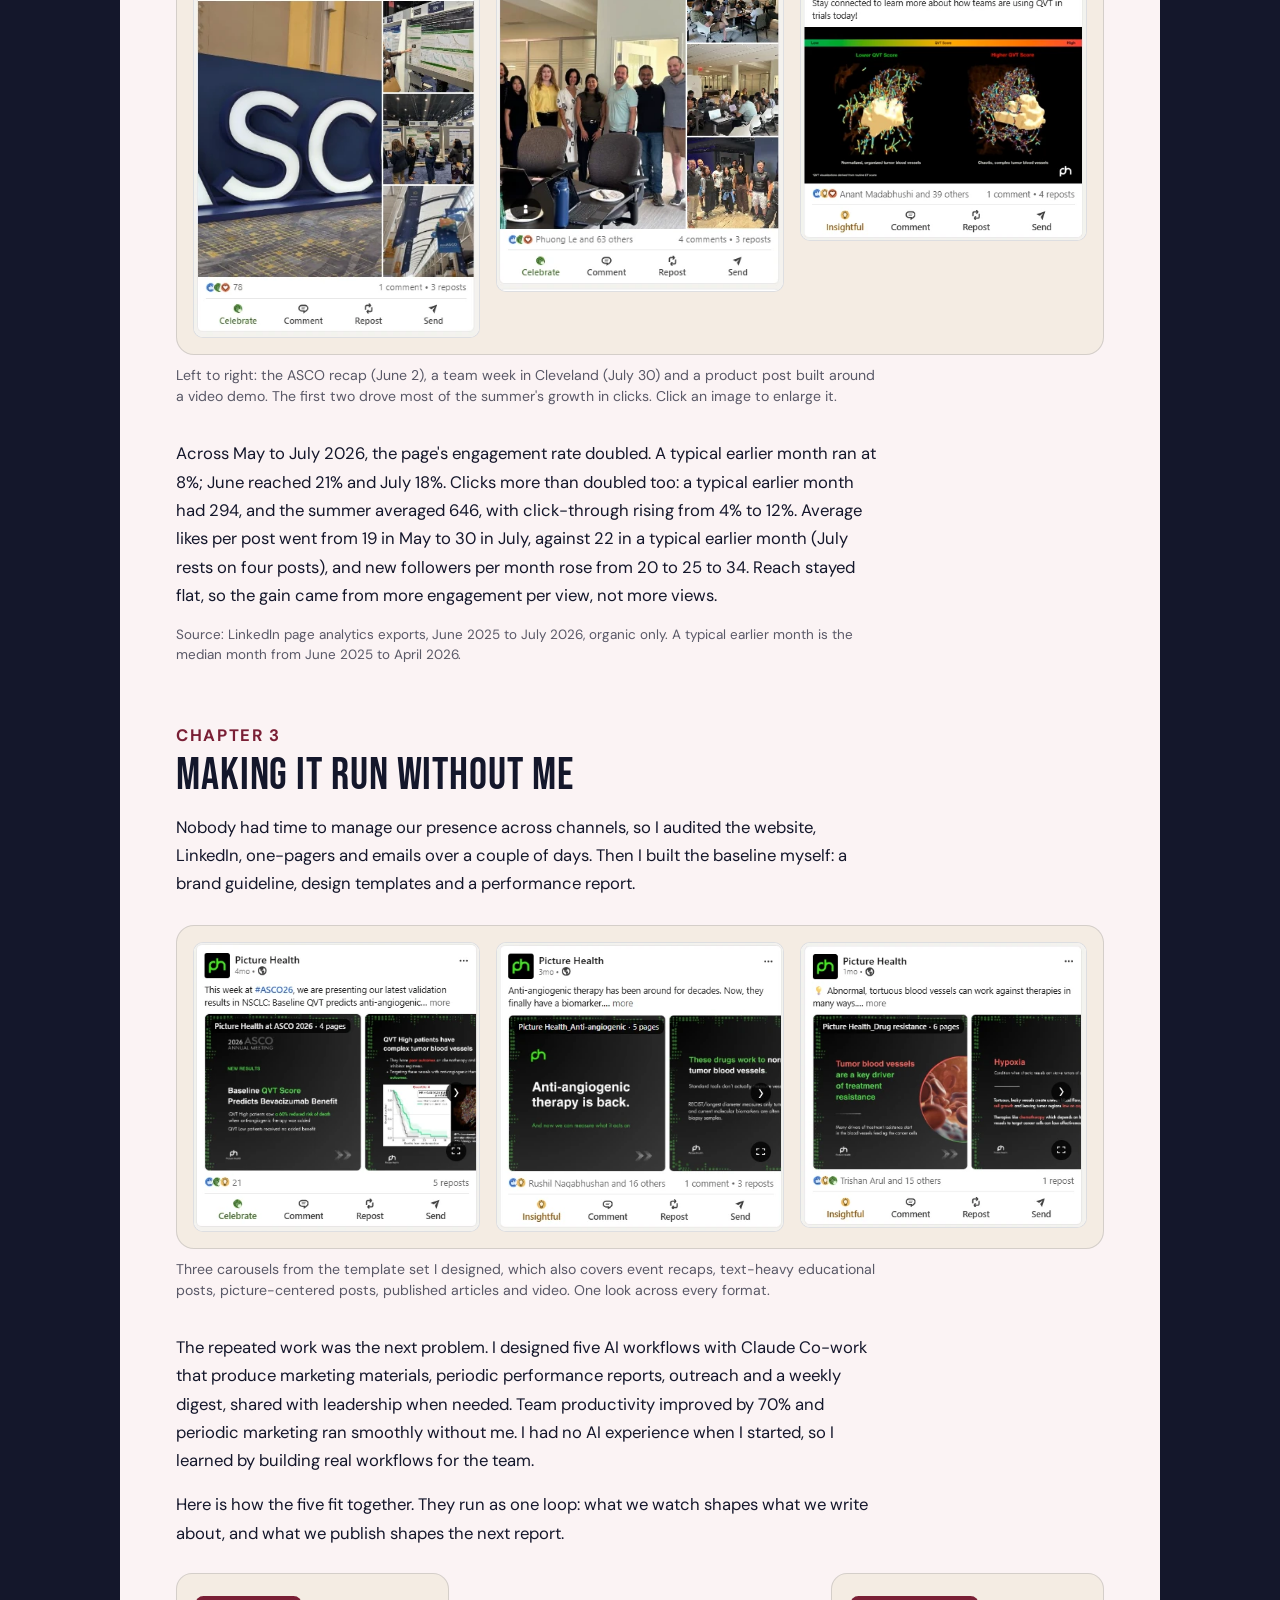
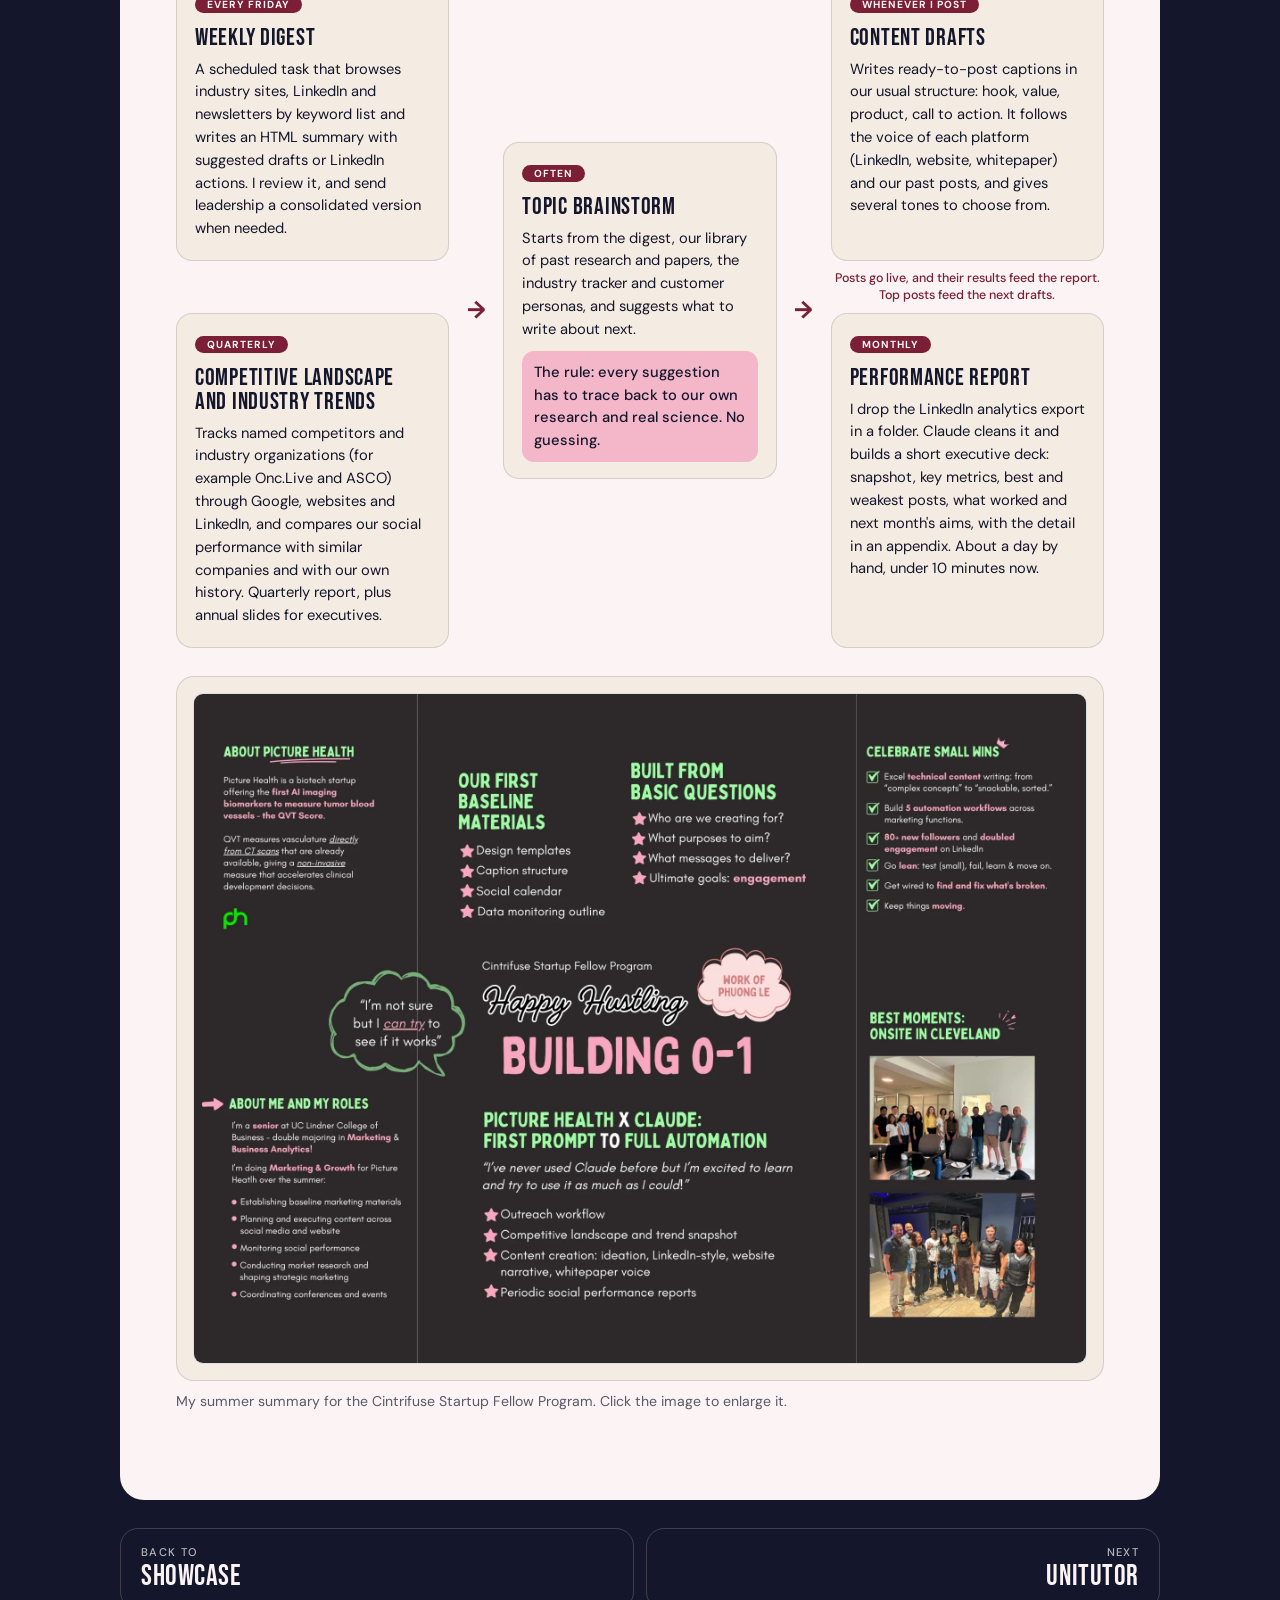
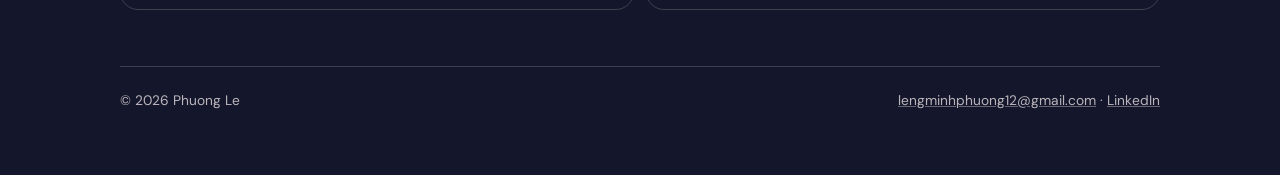
==== commit bca7253f: "Reorder home hero, restore Vibe Code landing page, add Work filter, remove Picture Health chart Co-A" ====
--- a/work/picture-health/index.html
+++ b/work/picture-health/index.html
@@ -44,42 +44,6 @@
       <h2>Finding the audience, then testing the post</h2>
       <p>The team was pivoting between audience groups on LinkedIn, so I tested content angles, wording and formats, including a product post built around a video demo, to see which group most of our viewers belonged to and which formats drove growth. I built ideal customer profiles from that and from account-based research, and reported the findings to the CEO and CMO.</p>
       <p>I analyzed past performance from data pulled from LinkedIn analytics. Several of the most-engaged posts were about events, with people in the visuals.</p>
-
-      <p>To see what kind of content builds the audience, I sorted the page's posts into six content pillars (Event, Insight, Educate, Moments, Evidence and Featuring; the tagging was done automatically) and compared how they performed. The left chart shows how far a typical post in each pillar reached, measured as median impressions. The right chart shows how much people interacted with it, measured as average interactions per post. The n beside each pillar is the number of posts in it.</p>
-
-      <figure class="fig">
-        <div class="frame chart" role="group" aria-label="Content pillars compared on reach and interactions">
-          <p class="chart-title">Pillars</p>
-          <p class="chart-sub">What content builds the audience: mix vs. performance</p>
-          <div class="chart-cols">
-            <div>
-              <p class="chart-h">Median impressions per post</p>
-              <ul class="bars">
-            <li><span class="lbl">Featuring<i>n = 4</i></span><span class="track" aria-hidden="true"><span class="bar" style="--w: 100.0%"></span></span><span class="val">926</span></li>
-            <li><span class="lbl">Event<i>n = 37</i></span><span class="track" aria-hidden="true"><span class="bar" style="--w: 59.1%"></span></span><span class="val">547</span></li>
-            <li><span class="lbl">Evidence<i>n = 7</i></span><span class="track" aria-hidden="true"><span class="bar" style="--w: 54.6%"></span></span><span class="val">506</span></li>
-            <li><span class="lbl">Insight<i>n = 16</i></span><span class="track" aria-hidden="true"><span class="bar" style="--w: 44.5%"></span></span><span class="val">412</span></li>
-            <li><span class="lbl">Educate<i>n = 11</i></span><span class="track" aria-hidden="true"><span class="bar" style="--w: 35.9%"></span></span><span class="val">332</span></li>
-            <li><span class="lbl">Moments<i>n = 9</i></span><span class="track" aria-hidden="true"><span class="bar" style="--w: 26.5%"></span></span><span class="val">245</span></li>
-              </ul>
-            </div>
-            <div>
-              <p class="chart-h">Average interactions per post</p>
-              <ul class="bars">
-            <li><span class="lbl">Evidence<i>n = 7</i></span><span class="track" aria-hidden="true"><span class="bar" style="--w: 100.0%"></span></span><span class="val">45</span></li>
-            <li><span class="lbl">Featuring<i>n = 4</i></span><span class="track" aria-hidden="true"><span class="bar" style="--w: 82.2%"></span></span><span class="val">37</span></li>
-            <li><span class="lbl">Event<i>n = 37</i></span><span class="track" aria-hidden="true"><span class="bar" style="--w: 55.6%"></span></span><span class="val">25</span></li>
-            <li><span class="lbl">Insight<i>n = 16</i></span><span class="track" aria-hidden="true"><span class="bar" style="--w: 40.0%"></span></span><span class="val">18</span></li>
-            <li><span class="lbl">Educate<i>n = 11</i></span><span class="track" aria-hidden="true"><span class="bar" style="--w: 37.8%"></span></span><span class="val">17</span></li>
-            <li><span class="lbl">Moments<i>n = 9</i></span><span class="track" aria-hidden="true"><span class="bar" style="--w: 28.9%"></span></span><span class="val">13</span></li>
-              </ul>
-            </div>
-          </div>
-        </div>
-        <figcaption>Content pillars compared on reach and interactions. Source: Picture Health LinkedIn page analytics; posts were tagged into pillars automatically.</figcaption>
-      </figure>
-
-      <p>Event posts were the biggest part of the mix, 37 of the 84 posts in the chart, and reached further than every pillar except Featuring. The smaller pillars did the most per post: Featuring posts reached furthest (median 926 impressions, from 4 posts) and Evidence posts drew the most interactions (45 per post, from 7 posts). Moments and Educate posts were lowest on both measures. Some pillars hold only a few posts, so the numbers are a guide, not proof.</p>
 
       <figure class="fig">
         <div class="frame grid">
--- a/site.css
+++ b/site.css
@@ -38,13 +38,21 @@
 .script { font: 600 clamp(1.8rem, 5vw, 2.6rem)/1.1 var(--font-script); color: var(--pink); margin: 6px 0 14px; }
 
 /* ---------- home ---------- */
-.hero { display: grid; gap: 20px; margin-top: 24px; }
+.hero { display: grid; gap: 8px; margin-top: 24px; }
 .hero h1 { margin: 0; white-space: nowrap; font-size: min(6.8rem, calc((100vw - 40px) / 6.5)); }
+.title-row { display: flex; flex-wrap: wrap; align-items: center; justify-content: space-between; gap: 6px 24px; }
+.tagline { margin: 0 0 28px; font: 600 clamp(1.5rem, 2.4vw, 2rem)/1.05 var(--font-script); color: var(--pink); }
 .hero-text { max-width: 640px; }
 .hero .headline { font-weight: 500; font-size: clamp(1.15rem, 2.6vw, 1.5rem); line-height: 1.4; color: var(--blue); margin: 0 0 16px; }
+.hero .intro-text { font-size: clamp(1rem, 1.8vw, 1.1rem); line-height: 1.6; color: var(--soft); max-width: 52ch; margin: 0 0 32px; }
 .hero .sub { color: var(--soft); margin: 0 0 16px; }
-.hero .status { color: var(--pink); font-weight: 500; margin: 0 0 24px; }
-.contact { display: flex; flex-wrap: wrap; gap: 10px; }
+.hero .status { color: var(--blue); font-weight: 500; font-size: 1.05rem; line-height: 1.5; max-width: 52ch; margin: 0 0 32px; }
+.hero .status strong { font-weight: inherit; }
+.contact .pill-link { font: 500 .8rem var(--font-body); letter-spacing: .1em; padding: 10px 22px; border-color: rgba(251, 243, 244, .4); color: var(--light); }
+.contact .pill-link.primary { background: var(--blue); border-color: var(--blue); color: var(--ink); font-weight: 700; }
+.contact .pill-link:hover { border-color: var(--pink); color: var(--pink); }
+.contact .pill-link.primary:hover { background: var(--pink); border-color: var(--pink); color: var(--ink); }
+.contact { display: flex; flex-wrap: wrap; gap: 12px; }
 .pill-link {
   border: 1px solid var(--blue); color: var(--blue); border-radius: 99px; padding: 8px 18px; text-decoration: none;
   font: 500 .74rem var(--font-body); letter-spacing: .12em; text-transform: uppercase; transition: border-color .15s, color .15s;
@@ -55,13 +63,13 @@
 .portrait { margin: 0; width: 100%; max-width: 150px; }
 .portrait img { display: block; width: 100%; aspect-ratio: 4 / 5; object-fit: cover; border-radius: 18px; border: 1px solid rgba(251, 243, 244, .28); }
 @media (min-width: 820px) {
-  .hero { grid-template-columns: minmax(0, 1fr) 260px; column-gap: 56px; row-gap: 28px; margin-top: 56px; }
-  .hero h1 { grid-column: 1 / -1; grid-row: 1; }
-  .hero-text { grid-column: 1; grid-row: 2; }
+  .hero { grid-template-columns: minmax(0, 1fr) 260px; column-gap: 56px; row-gap: 4px; margin-top: 56px; }
+  .hero .title-row { grid-column: 1 / -1; grid-row: 1; }
+  .hero-text { grid-column: 1; grid-row: 2; align-self: center; }
   .portrait { grid-column: 2; grid-row: 2; max-width: 260px; justify-self: end; align-self: start; }
 }
 
-.filters { display: flex; flex-wrap: wrap; gap: 12px; margin: 56px 0 12px; }
+.filters { display: flex; flex-wrap: wrap; gap: 12px; margin: 80px 0 12px; }
 .chip {
   font: 500 .8rem var(--font-body); letter-spacing: .1em; text-transform: uppercase;
   color: var(--light); background: transparent; border: 1px solid rgba(251, 243, 244, .4);
@@ -140,20 +148,6 @@
 .stats div { background: var(--cream); border: 1px solid var(--paper-line); border-radius: 14px; padding: 14px 16px; }
 .stats dt { font: 700 .66rem var(--font-body); letter-spacing: .1em; text-transform: uppercase; color: var(--burgundy); }
 .stats dd { margin: 4px 0 0; font: 400 2rem/1 var(--font-display); letter-spacing: .02em; }
-
-/* content pillars chart (Picture Health) */
-.chart { display: block; padding: 22px 22px 14px; }
-.chart .chart-title { font: 400 1.7rem/1 var(--font-display); letter-spacing: .03em; text-transform: uppercase; margin: 0 0 4px; max-width: none; }
-.chart .chart-sub { font-size: .86rem; line-height: 1.4; color: var(--paper-soft); margin: 0 0 18px; max-width: none; }
-.chart-cols { display: grid; gap: 22px 44px; }
-@media (min-width: 720px) { .chart-cols { grid-template-columns: 1fr 1fr; } }
-.chart .chart-h { font: 700 .7rem var(--font-body); letter-spacing: .1em; text-transform: uppercase; color: var(--burgundy); margin: 0 0 8px; max-width: none; }
-.bars { list-style: none; margin: 0; padding: 0; }
-.bars li { display: grid; grid-template-columns: 92px minmax(0, 1fr) 40px; align-items: center; gap: 10px; padding: 5px 0; font-size: .92rem; }
-.bars .lbl i { display: block; font-style: normal; font-size: .72rem; color: var(--paper-soft); }
-.bars .track { display: block; height: 14px; border-radius: 99px; background: rgba(20, 23, 43, .08); overflow: hidden; }
-.bars .bar { display: block; height: 100%; width: var(--w); background: var(--burgundy); border-radius: 99px; }
-.bars .val { font-weight: 700; font-variant-numeric: tabular-nums; text-align: right; }
 
 /* the five AI workflows as one loop */
 .flow { display: grid; gap: 12px; margin: 26px 0 10px; }
